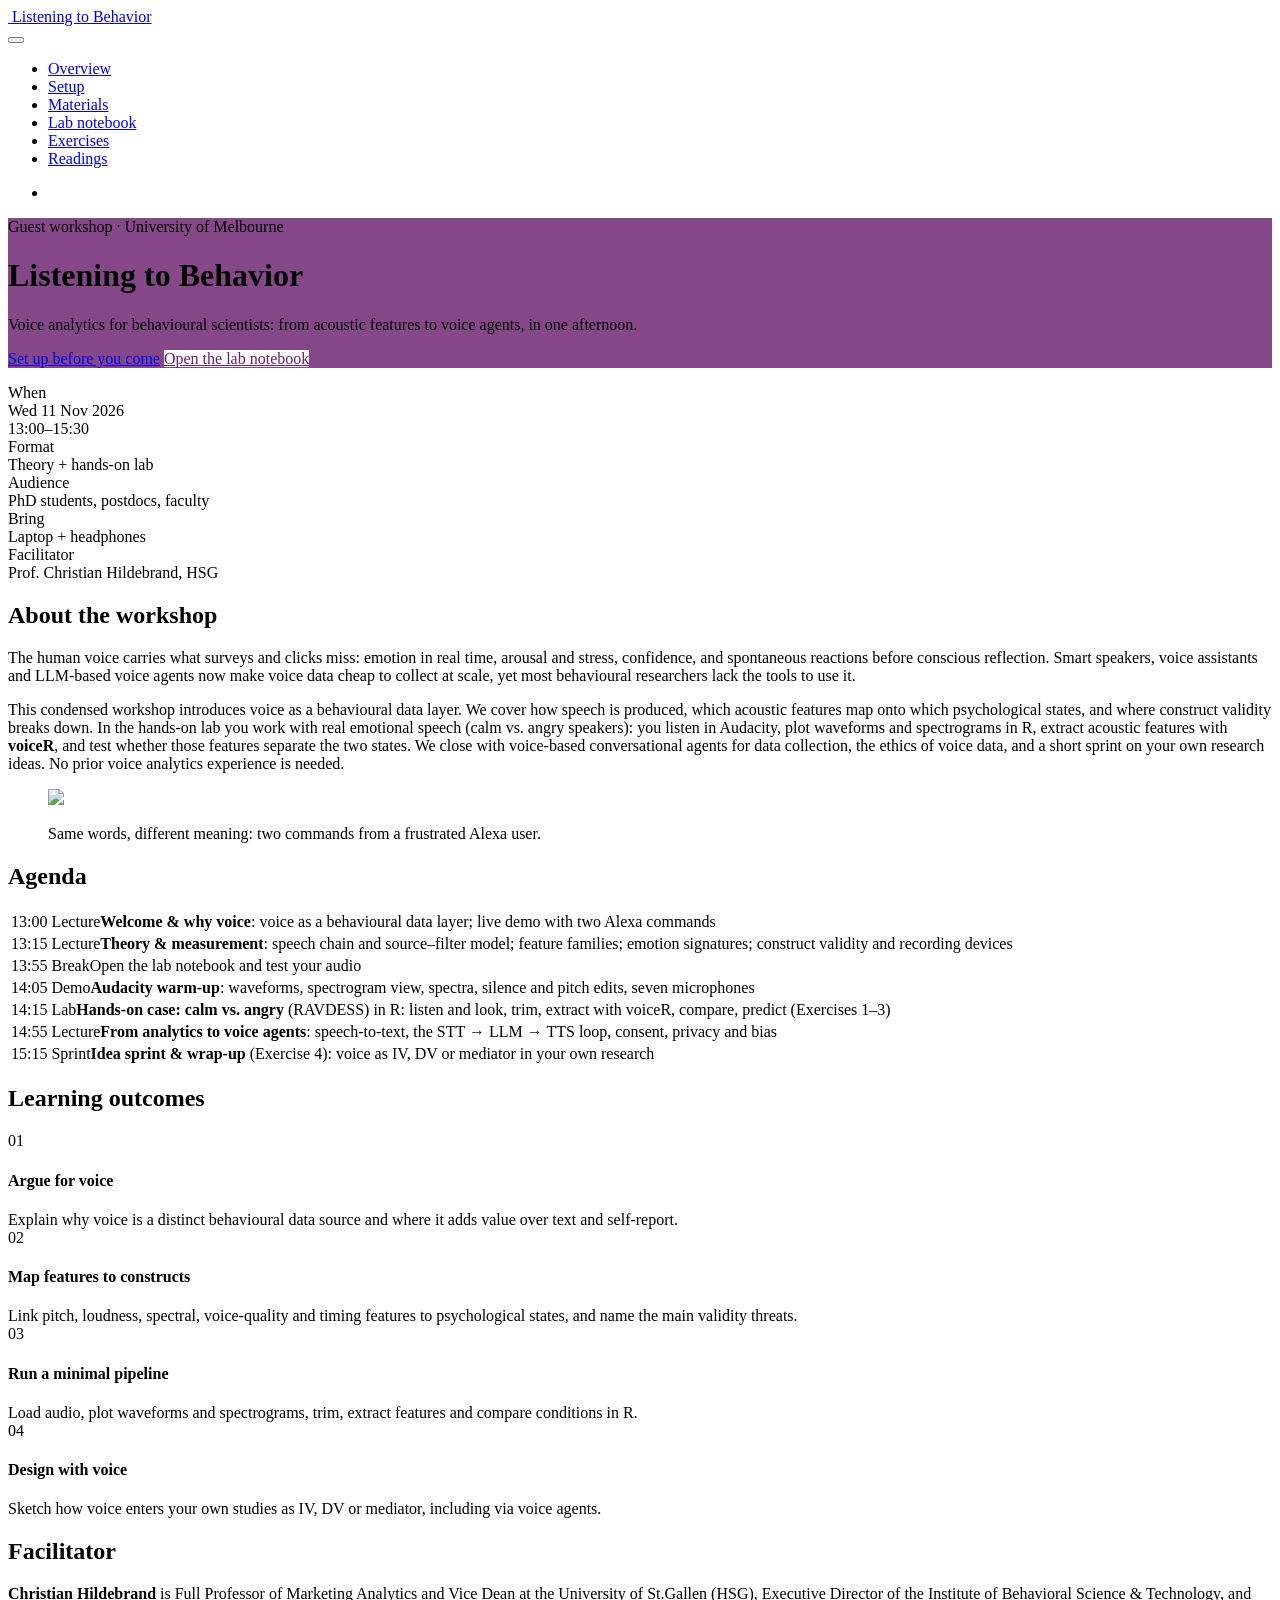
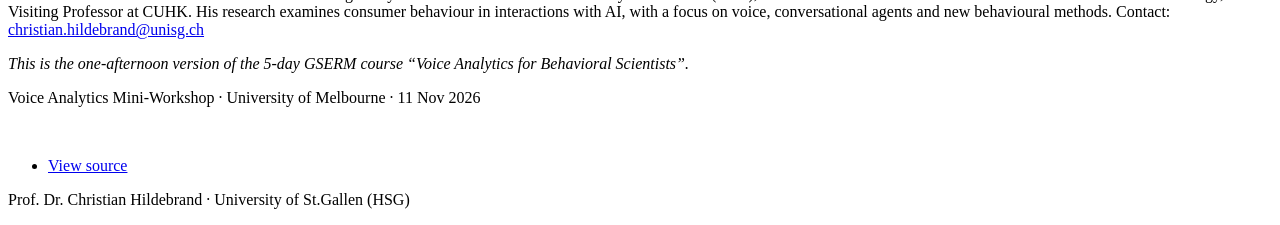
==== docs/index.html @ 2fc5c0d3 "Add files via upload" ====
<!DOCTYPE html>
<html xmlns="http://www.w3.org/1999/xhtml" lang="en" xml:lang="en"><head>

<meta charset="utf-8">
<meta name="generator" content="quarto-1.6.42">

<meta name="viewport" content="width=device-width, initial-scale=1.0, user-scalable=yes">


<title>Listening to Behavior</title>
<style>
code{white-space: pre-wrap;}
span.smallcaps{font-variant: small-caps;}
div.columns{display: flex; gap: min(4vw, 1.5em);}
div.column{flex: auto; overflow-x: auto;}
div.hanging-indent{margin-left: 1.5em; text-indent: -1.5em;}
ul.task-list{list-style: none;}
ul.task-list li input[type="checkbox"] {
  width: 0.8em;
  margin: 0 0.8em 0.2em -1em; /* quarto-specific, see https://github.com/quarto-dev/quarto-cli/issues/4556 */ 
  vertical-align: middle;
}
</style>


<script src="site_libs/quarto-nav/quarto-nav.js"></script>
<script src="site_libs/quarto-nav/headroom.min.js"></script>
<script src="site_libs/clipboard/clipboard.min.js"></script>
<script src="site_libs/quarto-search/autocomplete.umd.js"></script>
<script src="site_libs/quarto-search/fuse.min.js"></script>
<script src="site_libs/quarto-search/quarto-search.js"></script>
<meta name="quarto:offset" content="./">
<script src="site_libs/quarto-html/quarto.js"></script>
<script src="site_libs/quarto-html/popper.min.js"></script>
<script src="site_libs/quarto-html/tippy.umd.min.js"></script>
<script src="site_libs/quarto-html/anchor.min.js"></script>
<link href="site_libs/quarto-html/tippy.css" rel="stylesheet">
<link href="site_libs/quarto-html/quarto-syntax-highlighting-2f5df379a58b258e96c21c0638c20c03.css" rel="stylesheet" id="quarto-text-highlighting-styles">
<script src="site_libs/bootstrap/bootstrap.min.js"></script>
<link href="site_libs/bootstrap/bootstrap-icons.css" rel="stylesheet">
<link href="site_libs/bootstrap/bootstrap-9701ccb77f24afb38306966c684df06f.min.css" rel="stylesheet" append-hash="true" id="quarto-bootstrap" data-mode="light">
<script id="quarto-search-options" type="application/json">{
  "location": "navbar",
  "copy-button": false,
  "collapse-after": 3,
  "panel-placement": "end",
  "type": "overlay",
  "limit": 50,
  "keyboard-shortcut": [
    "f",
    "/",
    "s"
  ],
  "show-item-context": false,
  "language": {
    "search-no-results-text": "No results",
    "search-matching-documents-text": "matching documents",
    "search-copy-link-title": "Copy link to search",
    "search-hide-matches-text": "Hide additional matches",
    "search-more-match-text": "more match in this document",
    "search-more-matches-text": "more matches in this document",
    "search-clear-button-title": "Clear",
    "search-text-placeholder": "",
    "search-detached-cancel-button-title": "Cancel",
    "search-submit-button-title": "Submit",
    "search-label": "Search"
  }
}</script>
<style>html{ scroll-behavior: smooth; }</style>


</head>

<body class="nav-fixed">

<div id="quarto-search-results"></div>
  <header id="quarto-header" class="headroom fixed-top">
    <nav class="navbar navbar-expand-lg " data-bs-theme="dark">
      <div class="navbar-container container-fluid">
      <div class="navbar-brand-container mx-auto">
    <a href="./index.html" class="navbar-brand navbar-brand-logo">
    <img src="./assets/hsg_logo.png" alt="" class="navbar-logo">
    </a>
    <a class="navbar-brand" href="./index.html">
    <span class="navbar-title">Listening to Behavior</span>
    </a>
  </div>
            <div id="quarto-search" class="" title="Search"></div>
          <button class="navbar-toggler" type="button" data-bs-toggle="collapse" data-bs-target="#navbarCollapse" aria-controls="navbarCollapse" role="menu" aria-expanded="false" aria-label="Toggle navigation" onclick="if (window.quartoToggleHeadroom) { window.quartoToggleHeadroom(); }">
  <span class="navbar-toggler-icon"></span>
</button>
          <div class="collapse navbar-collapse" id="navbarCollapse">
            <ul class="navbar-nav navbar-nav-scroll me-auto">
  <li class="nav-item">
    <a class="nav-link active" href="./index.html" aria-current="page"> 
<span class="menu-text">Overview</span></a>
  </li>  
  <li class="nav-item">
    <a class="nav-link" href="./setup.html"> 
<span class="menu-text">Setup</span></a>
  </li>  
  <li class="nav-item">
    <a class="nav-link" href="./materials.html"> 
<span class="menu-text">Materials</span></a>
  </li>  
  <li class="nav-item">
    <a class="nav-link" href="./lab/voice_lab.html"> 
<span class="menu-text">Lab notebook</span></a>
  </li>  
  <li class="nav-item">
    <a class="nav-link" href="./exercises.html"> 
<span class="menu-text">Exercises</span></a>
  </li>  
  <li class="nav-item">
    <a class="nav-link" href="./resources.html"> 
<span class="menu-text">Readings</span></a>
  </li>  
</ul>
            <ul class="navbar-nav navbar-nav-scroll ms-auto">
  <li class="nav-item compact">
    <a class="nav-link" href="https://github.com/childebrand/Melbourne-Voice-2026"> <i class="bi bi-github" role="img">
</i> 
<span class="menu-text"></span></a>
  </li>  
</ul>
          </div> <!-- /navcollapse -->
            <div class="quarto-navbar-tools">
</div>
      </div> <!-- /container-fluid -->
    </nav>
</header>
<!-- content -->
<div id="quarto-content" class="quarto-container page-columns page-rows-contents page-layout-full page-navbar">
<!-- sidebar -->
<!-- margin-sidebar -->
    
<!-- main -->
<main class="content column-page" id="quarto-document-content">

<header id="title-block-header" class="quarto-title-block default">
<div class="quarto-title">
<h1 class="title">Listening to Behavior</h1>
<p class="subtitle lead">A hands-on introduction to voice analytics for behavioural research</p>
</div>



<div class="quarto-title-meta column-page">

    
  
    
  </div>
  


</header>


<style>#title-block-header{display:none}</style>
<div class="hero" style="background-image: linear-gradient(rgba(106,31,110,.82), rgba(106,31,110,.82)), url('assets/hero.jpg');">
  <div class="kicker">Guest workshop · University of Melbourne</div>
  <h1>Listening to Behavior</h1>
  <p class="lead">Voice analytics for behavioural scientists: from acoustic features to voice agents, in one afternoon.</p>
  <p><a class="btn-hsg" href="setup.html">Set up before you come</a>
     <a class="btn-hsg" style="background:#fff;color:#6A1F6E !important" href="lab/voice_lab.html">Open the lab notebook</a></p>
</div>

<div class="facts">
  <div class="fact"><div class="k">When</div><div class="v">Wed 11 Nov 2026<br>13:00–15:30</div></div>
  <div class="fact"><div class="k">Format</div><div class="v">Theory + hands-on lab</div></div>
  <div class="fact"><div class="k">Audience</div><div class="v">PhD students, postdocs, faculty</div></div>
  <div class="fact"><div class="k">Bring</div><div class="v">Laptop + headphones</div></div>
  <div class="fact"><div class="k">Facilitator</div><div class="v">Prof. Christian Hildebrand, HSG</div></div>
</div>
<section id="about-the-workshop" class="level2">
<h2 class="anchored" data-anchor-id="about-the-workshop">About the workshop</h2>
<p>The human voice carries what surveys and clicks miss: emotion in real time, arousal and stress, confidence, and spontaneous reactions before conscious reflection. Smart speakers, voice assistants and LLM-based voice agents now make voice data cheap to collect at scale, yet most behavioural researchers lack the tools to use it.</p>
<p>This condensed workshop introduces voice as a behavioural data layer. We cover how speech is produced, which acoustic features map onto which psychological states, and where construct validity breaks down. In the hands-on lab you work with real emotional speech (calm vs.&nbsp;angry speakers): you listen in Audacity, plot waveforms and spectrograms in R, extract acoustic features with <strong>voiceR</strong>, and test whether those features separate the two states. We close with voice-based conversational agents for data collection, the ethics of voice data, and a short sprint on your own research ideas. No prior voice analytics experience is needed.</p>
<div class="quarto-figure quarto-figure-center">
<figure class="figure">
<p><img src="assets/alexa_commands.png" class="img-fluid figure-img"></p>
<figcaption>Same words, different meaning: two commands from a frustrated Alexa user.</figcaption>
</figure>
</div>
</section>
<section id="agenda" class="level2">
<h2 class="anchored" data-anchor-id="agenda">Agenda</h2>
<table class="agenda caption-top table" data-quarto-postprocess="true">
<tbody>
<tr class="odd">
<td>13:00</td>
<td><span class="tag lec">Lecture</span><strong>Welcome &amp; why voice</strong>: voice as a behavioural data layer; live demo with two Alexa commands</td>
</tr>
<tr class="even">
<td>13:15</td>
<td><span class="tag lec">Lecture</span><strong>Theory &amp; measurement</strong>: speech chain and source–filter model; feature families; emotion signatures; construct validity and recording devices</td>
</tr>
<tr class="odd">
<td>13:55</td>
<td><span class="tag brk">Break</span>Open the lab notebook and test your audio</td>
</tr>
<tr class="even">
<td>14:05</td>
<td><span class="tag demo">Demo</span><strong>Audacity warm-up</strong>: waveforms, spectrogram view, spectra, silence and pitch edits, seven microphones</td>
</tr>
<tr class="odd">
<td>14:15</td>
<td><span class="tag lab">Lab</span><strong>Hands-on case: calm vs. angry</strong> (RAVDESS) in R: listen and look, trim, extract with voiceR, compare, predict (Exercises 1–3)</td>
</tr>
<tr class="even">
<td>14:55</td>
<td><span class="tag lec">Lecture</span><strong>From analytics to voice agents</strong>: speech-to-text, the STT → LLM → TTS loop, consent, privacy and bias</td>
</tr>
<tr class="odd">
<td>15:15</td>
<td><span class="tag spr">Sprint</span><strong>Idea sprint &amp; wrap-up</strong> (Exercise 4): voice as IV, DV or mediator in your own research</td>
</tr>
</tbody>
</table>
</section>
<section id="learning-outcomes" class="level2">
<h2 class="anchored" data-anchor-id="learning-outcomes">Learning outcomes</h2>
<div class="cards">
 <div class="card-x"><div class="k">01</div><h4 class="anchored">Argue for voice</h4>Explain why voice is a distinct behavioural data source and where it adds value over text and self-report.</div>
 <div class="card-x"><div class="k">02</div><h4 class="anchored">Map features to constructs</h4>Link pitch, loudness, spectral, voice-quality and timing features to psychological states, and name the main validity threats.</div>
 <div class="card-x"><div class="k">03</div><h4 class="anchored">Run a minimal pipeline</h4>Load audio, plot waveforms and spectrograms, trim, extract features and compare conditions in R.</div>
 <div class="card-x"><div class="k">04</div><h4 class="anchored">Design with voice</h4>Sketch how voice enters your own studies as IV, DV or mediator, including via voice agents.</div>
</div>
</section>
<section id="facilitator" class="level2">
<h2 class="anchored" data-anchor-id="facilitator">Facilitator</h2>
<p><strong>Christian Hildebrand</strong> is Full Professor of Marketing Analytics and Vice Dean at the University of St.Gallen (HSG), Executive Director of the Institute of Behavioral Science &amp; Technology, and Visiting Professor at CUHK. His research examines consumer behaviour in interactions with AI, with a focus on voice, conversational agents and new behavioural methods. Contact: <a href="mailto:christian.hildebrand@unisg.ch">christian.hildebrand@unisg.ch</a></p>
<p><em>This is the one-afternoon version of the 5-day GSERM course “Voice Analytics for Behavioral Scientists”.</em></p>


</section>

</main> <!-- /main -->
<script id="quarto-html-after-body" type="application/javascript">
window.document.addEventListener("DOMContentLoaded", function (event) {
  const toggleBodyColorMode = (bsSheetEl) => {
    const mode = bsSheetEl.getAttribute("data-mode");
    const bodyEl = window.document.querySelector("body");
    if (mode === "dark") {
      bodyEl.classList.add("quarto-dark");
      bodyEl.classList.remove("quarto-light");
    } else {
      bodyEl.classList.add("quarto-light");
      bodyEl.classList.remove("quarto-dark");
    }
  }
  const toggleBodyColorPrimary = () => {
    const bsSheetEl = window.document.querySelector("link#quarto-bootstrap");
    if (bsSheetEl) {
      toggleBodyColorMode(bsSheetEl);
    }
  }
  toggleBodyColorPrimary();  
  const icon = "";
  const anchorJS = new window.AnchorJS();
  anchorJS.options = {
    placement: 'right',
    icon: icon
  };
  anchorJS.add('.anchored');
  const isCodeAnnotation = (el) => {
    for (const clz of el.classList) {
      if (clz.startsWith('code-annotation-')) {                     
        return true;
      }
    }
    return false;
  }
  const onCopySuccess = function(e) {
    // button target
    const button = e.trigger;
    // don't keep focus
    button.blur();
    // flash "checked"
    button.classList.add('code-copy-button-checked');
    var currentTitle = button.getAttribute("title");
    button.setAttribute("title", "Copied!");
    let tooltip;
    if (window.bootstrap) {
      button.setAttribute("data-bs-toggle", "tooltip");
      button.setAttribute("data-bs-placement", "left");
      button.setAttribute("data-bs-title", "Copied!");
      tooltip = new bootstrap.Tooltip(button, 
        { trigger: "manual", 
          customClass: "code-copy-button-tooltip",
          offset: [0, -8]});
      tooltip.show();    
    }
    setTimeout(function() {
      if (tooltip) {
        tooltip.hide();
        button.removeAttribute("data-bs-title");
        button.removeAttribute("data-bs-toggle");
        button.removeAttribute("data-bs-placement");
      }
      button.setAttribute("title", currentTitle);
      button.classList.remove('code-copy-button-checked');
    }, 1000);
    // clear code selection
    e.clearSelection();
  }
  const getTextToCopy = function(trigger) {
      const codeEl = trigger.previousElementSibling.cloneNode(true);
      for (const childEl of codeEl.children) {
        if (isCodeAnnotation(childEl)) {
          childEl.remove();
        }
      }
      return codeEl.innerText;
  }
  const clipboard = new window.ClipboardJS('.code-copy-button:not([data-in-quarto-modal])', {
    text: getTextToCopy
  });
  clipboard.on('success', onCopySuccess);
  if (window.document.getElementById('quarto-embedded-source-code-modal')) {
    const clipboardModal = new window.ClipboardJS('.code-copy-button[data-in-quarto-modal]', {
      text: getTextToCopy,
      container: window.document.getElementById('quarto-embedded-source-code-modal')
    });
    clipboardModal.on('success', onCopySuccess);
  }
    var localhostRegex = new RegExp(/^(?:http|https):\/\/localhost\:?[0-9]*\//);
    var mailtoRegex = new RegExp(/^mailto:/);
      var filterRegex = new RegExp("https:\/\/childebrand\.github\.io\/Melbourne-Voice-2026\/");
    var isInternal = (href) => {
        return filterRegex.test(href) || localhostRegex.test(href) || mailtoRegex.test(href);
    }
    // Inspect non-navigation links and adorn them if external
 	var links = window.document.querySelectorAll('a[href]:not(.nav-link):not(.navbar-brand):not(.toc-action):not(.sidebar-link):not(.sidebar-item-toggle):not(.pagination-link):not(.no-external):not([aria-hidden]):not(.dropdown-item):not(.quarto-navigation-tool):not(.about-link)');
    for (var i=0; i<links.length; i++) {
      const link = links[i];
      if (!isInternal(link.href)) {
        // undo the damage that might have been done by quarto-nav.js in the case of
        // links that we want to consider external
        if (link.dataset.originalHref !== undefined) {
          link.href = link.dataset.originalHref;
        }
      }
    }
  function tippyHover(el, contentFn, onTriggerFn, onUntriggerFn) {
    const config = {
      allowHTML: true,
      maxWidth: 500,
      delay: 100,
      arrow: false,
      appendTo: function(el) {
          return el.parentElement;
      },
      interactive: true,
      interactiveBorder: 10,
      theme: 'quarto',
      placement: 'bottom-start',
    };
    if (contentFn) {
      config.content = contentFn;
    }
    if (onTriggerFn) {
      config.onTrigger = onTriggerFn;
    }
    if (onUntriggerFn) {
      config.onUntrigger = onUntriggerFn;
    }
    window.tippy(el, config); 
  }
  const noterefs = window.document.querySelectorAll('a[role="doc-noteref"]');
  for (var i=0; i<noterefs.length; i++) {
    const ref = noterefs[i];
    tippyHover(ref, function() {
      // use id or data attribute instead here
      let href = ref.getAttribute('data-footnote-href') || ref.getAttribute('href');
      try { href = new URL(href).hash; } catch {}
      const id = href.replace(/^#\/?/, "");
      const note = window.document.getElementById(id);
      if (note) {
        return note.innerHTML;
      } else {
        return "";
      }
    });
  }
  const xrefs = window.document.querySelectorAll('a.quarto-xref');
  const processXRef = (id, note) => {
    // Strip column container classes
    const stripColumnClz = (el) => {
      el.classList.remove("page-full", "page-columns");
      if (el.children) {
        for (const child of el.children) {
          stripColumnClz(child);
        }
      }
    }
    stripColumnClz(note)
    if (id === null || id.startsWith('sec-')) {
      // Special case sections, only their first couple elements
      const container = document.createElement("div");
      if (note.children && note.children.length > 2) {
        container.appendChild(note.children[0].cloneNode(true));
        for (let i = 1; i < note.children.length; i++) {
          const child = note.children[i];
          if (child.tagName === "P" && child.innerText === "") {
            continue;
          } else {
            container.appendChild(child.cloneNode(true));
            break;
          }
        }
        if (window.Quarto?.typesetMath) {
          window.Quarto.typesetMath(container);
        }
        return container.innerHTML
      } else {
        if (window.Quarto?.typesetMath) {
          window.Quarto.typesetMath(note);
        }
        return note.innerHTML;
      }
    } else {
      // Remove any anchor links if they are present
      const anchorLink = note.querySelector('a.anchorjs-link');
      if (anchorLink) {
        anchorLink.remove();
      }
      if (window.Quarto?.typesetMath) {
        window.Quarto.typesetMath(note);
      }
      if (note.classList.contains("callout")) {
        return note.outerHTML;
      } else {
        return note.innerHTML;
      }
    }
  }
  for (var i=0; i<xrefs.length; i++) {
    const xref = xrefs[i];
    tippyHover(xref, undefined, function(instance) {
      instance.disable();
      let url = xref.getAttribute('href');
      let hash = undefined; 
      if (url.startsWith('#')) {
        hash = url;
      } else {
        try { hash = new URL(url).hash; } catch {}
      }
      if (hash) {
        const id = hash.replace(/^#\/?/, "");
        const note = window.document.getElementById(id);
        if (note !== null) {
          try {
            const html = processXRef(id, note.cloneNode(true));
            instance.setContent(html);
          } finally {
            instance.enable();
            instance.show();
          }
        } else {
          // See if we can fetch this
          fetch(url.split('#')[0])
          .then(res => res.text())
          .then(html => {
            const parser = new DOMParser();
            const htmlDoc = parser.parseFromString(html, "text/html");
            const note = htmlDoc.getElementById(id);
            if (note !== null) {
              const html = processXRef(id, note);
              instance.setContent(html);
            } 
          }).finally(() => {
            instance.enable();
            instance.show();
          });
        }
      } else {
        // See if we can fetch a full url (with no hash to target)
        // This is a special case and we should probably do some content thinning / targeting
        fetch(url)
        .then(res => res.text())
        .then(html => {
          const parser = new DOMParser();
          const htmlDoc = parser.parseFromString(html, "text/html");
          const note = htmlDoc.querySelector('main.content');
          if (note !== null) {
            // This should only happen for chapter cross references
            // (since there is no id in the URL)
            // remove the first header
            if (note.children.length > 0 && note.children[0].tagName === "HEADER") {
              note.children[0].remove();
            }
            const html = processXRef(null, note);
            instance.setContent(html);
          } 
        }).finally(() => {
          instance.enable();
          instance.show();
        });
      }
    }, function(instance) {
    });
  }
      let selectedAnnoteEl;
      const selectorForAnnotation = ( cell, annotation) => {
        let cellAttr = 'data-code-cell="' + cell + '"';
        let lineAttr = 'data-code-annotation="' +  annotation + '"';
        const selector = 'span[' + cellAttr + '][' + lineAttr + ']';
        return selector;
      }
      const selectCodeLines = (annoteEl) => {
        const doc = window.document;
        const targetCell = annoteEl.getAttribute("data-target-cell");
        const targetAnnotation = annoteEl.getAttribute("data-target-annotation");
        const annoteSpan = window.document.querySelector(selectorForAnnotation(targetCell, targetAnnotation));
        const lines = annoteSpan.getAttribute("data-code-lines").split(",");
        const lineIds = lines.map((line) => {
          return targetCell + "-" + line;
        })
        let top = null;
        let height = null;
        let parent = null;
        if (lineIds.length > 0) {
            //compute the position of the single el (top and bottom and make a div)
            const el = window.document.getElementById(lineIds[0]);
            top = el.offsetTop;
            height = el.offsetHeight;
            parent = el.parentElement.parentElement;
          if (lineIds.length > 1) {
            const lastEl = window.document.getElementById(lineIds[lineIds.length - 1]);
            const bottom = lastEl.offsetTop + lastEl.offsetHeight;
            height = bottom - top;
          }
          if (top !== null && height !== null && parent !== null) {
            // cook up a div (if necessary) and position it 
            let div = window.document.getElementById("code-annotation-line-highlight");
            if (div === null) {
              div = window.document.createElement("div");
              div.setAttribute("id", "code-annotation-line-highlight");
              div.style.position = 'absolute';
              parent.appendChild(div);
            }
            div.style.top = top - 2 + "px";
            div.style.height = height + 4 + "px";
            div.style.left = 0;
            let gutterDiv = window.document.getElementById("code-annotation-line-highlight-gutter");
            if (gutterDiv === null) {
              gutterDiv = window.document.createElement("div");
              gutterDiv.setAttribute("id", "code-annotation-line-highlight-gutter");
              gutterDiv.style.position = 'absolute';
              const codeCell = window.document.getElementById(targetCell);
              const gutter = codeCell.querySelector('.code-annotation-gutter');
              gutter.appendChild(gutterDiv);
            }
            gutterDiv.style.top = top - 2 + "px";
            gutterDiv.style.height = height + 4 + "px";
          }
          selectedAnnoteEl = annoteEl;
        }
      };
      const unselectCodeLines = () => {
        const elementsIds = ["code-annotation-line-highlight", "code-annotation-line-highlight-gutter"];
        elementsIds.forEach((elId) => {
          const div = window.document.getElementById(elId);
          if (div) {
            div.remove();
          }
        });
        selectedAnnoteEl = undefined;
      };
        // Handle positioning of the toggle
    window.addEventListener(
      "resize",
      throttle(() => {
        elRect = undefined;
        if (selectedAnnoteEl) {
          selectCodeLines(selectedAnnoteEl);
        }
      }, 10)
    );
    function throttle(fn, ms) {
    let throttle = false;
    let timer;
      return (...args) => {
        if(!throttle) { // first call gets through
            fn.apply(this, args);
            throttle = true;
        } else { // all the others get throttled
            if(timer) clearTimeout(timer); // cancel #2
            timer = setTimeout(() => {
              fn.apply(this, args);
              timer = throttle = false;
            }, ms);
        }
      };
    }
      // Attach click handler to the DT
      const annoteDls = window.document.querySelectorAll('dt[data-target-cell]');
      for (const annoteDlNode of annoteDls) {
        annoteDlNode.addEventListener('click', (event) => {
          const clickedEl = event.target;
          if (clickedEl !== selectedAnnoteEl) {
            unselectCodeLines();
            const activeEl = window.document.querySelector('dt[data-target-cell].code-annotation-active');
            if (activeEl) {
              activeEl.classList.remove('code-annotation-active');
            }
            selectCodeLines(clickedEl);
            clickedEl.classList.add('code-annotation-active');
          } else {
            // Unselect the line
            unselectCodeLines();
            clickedEl.classList.remove('code-annotation-active');
          }
        });
      }
  const findCites = (el) => {
    const parentEl = el.parentElement;
    if (parentEl) {
      const cites = parentEl.dataset.cites;
      if (cites) {
        return {
          el,
          cites: cites.split(' ')
        };
      } else {
        return findCites(el.parentElement)
      }
    } else {
      return undefined;
    }
  };
  var bibliorefs = window.document.querySelectorAll('a[role="doc-biblioref"]');
  for (var i=0; i<bibliorefs.length; i++) {
    const ref = bibliorefs[i];
    const citeInfo = findCites(ref);
    if (citeInfo) {
      tippyHover(citeInfo.el, function() {
        var popup = window.document.createElement('div');
        citeInfo.cites.forEach(function(cite) {
          var citeDiv = window.document.createElement('div');
          citeDiv.classList.add('hanging-indent');
          citeDiv.classList.add('csl-entry');
          var biblioDiv = window.document.getElementById('ref-' + cite);
          if (biblioDiv) {
            citeDiv.innerHTML = biblioDiv.innerHTML;
          }
          popup.appendChild(citeDiv);
        });
        return popup.innerHTML;
      });
    }
  }
});
</script>
</div> <!-- /content -->
<footer class="footer">
  <div class="nav-footer">
    <div class="nav-footer-left">
<p>Voice Analytics Mini-Workshop · University of Melbourne · 11 Nov 2026</p>
</div>   
    <div class="nav-footer-center">
      &nbsp;
    <div class="toc-actions"><ul><li><a href="https://github.com/childebrand/Melbourne-Voice-2026/blob/main/index.qmd" class="toc-action"><i class="bi bi-github"></i>View source</a></li></ul></div></div>
    <div class="nav-footer-right">
<p>Prof.&nbsp;Dr.&nbsp;Christian Hildebrand · University of St.Gallen (HSG)</p>
</div>
  </div>
</footer>




<script src="site_libs/quarto-html/zenscroll-min.js"></script>
</body></html>
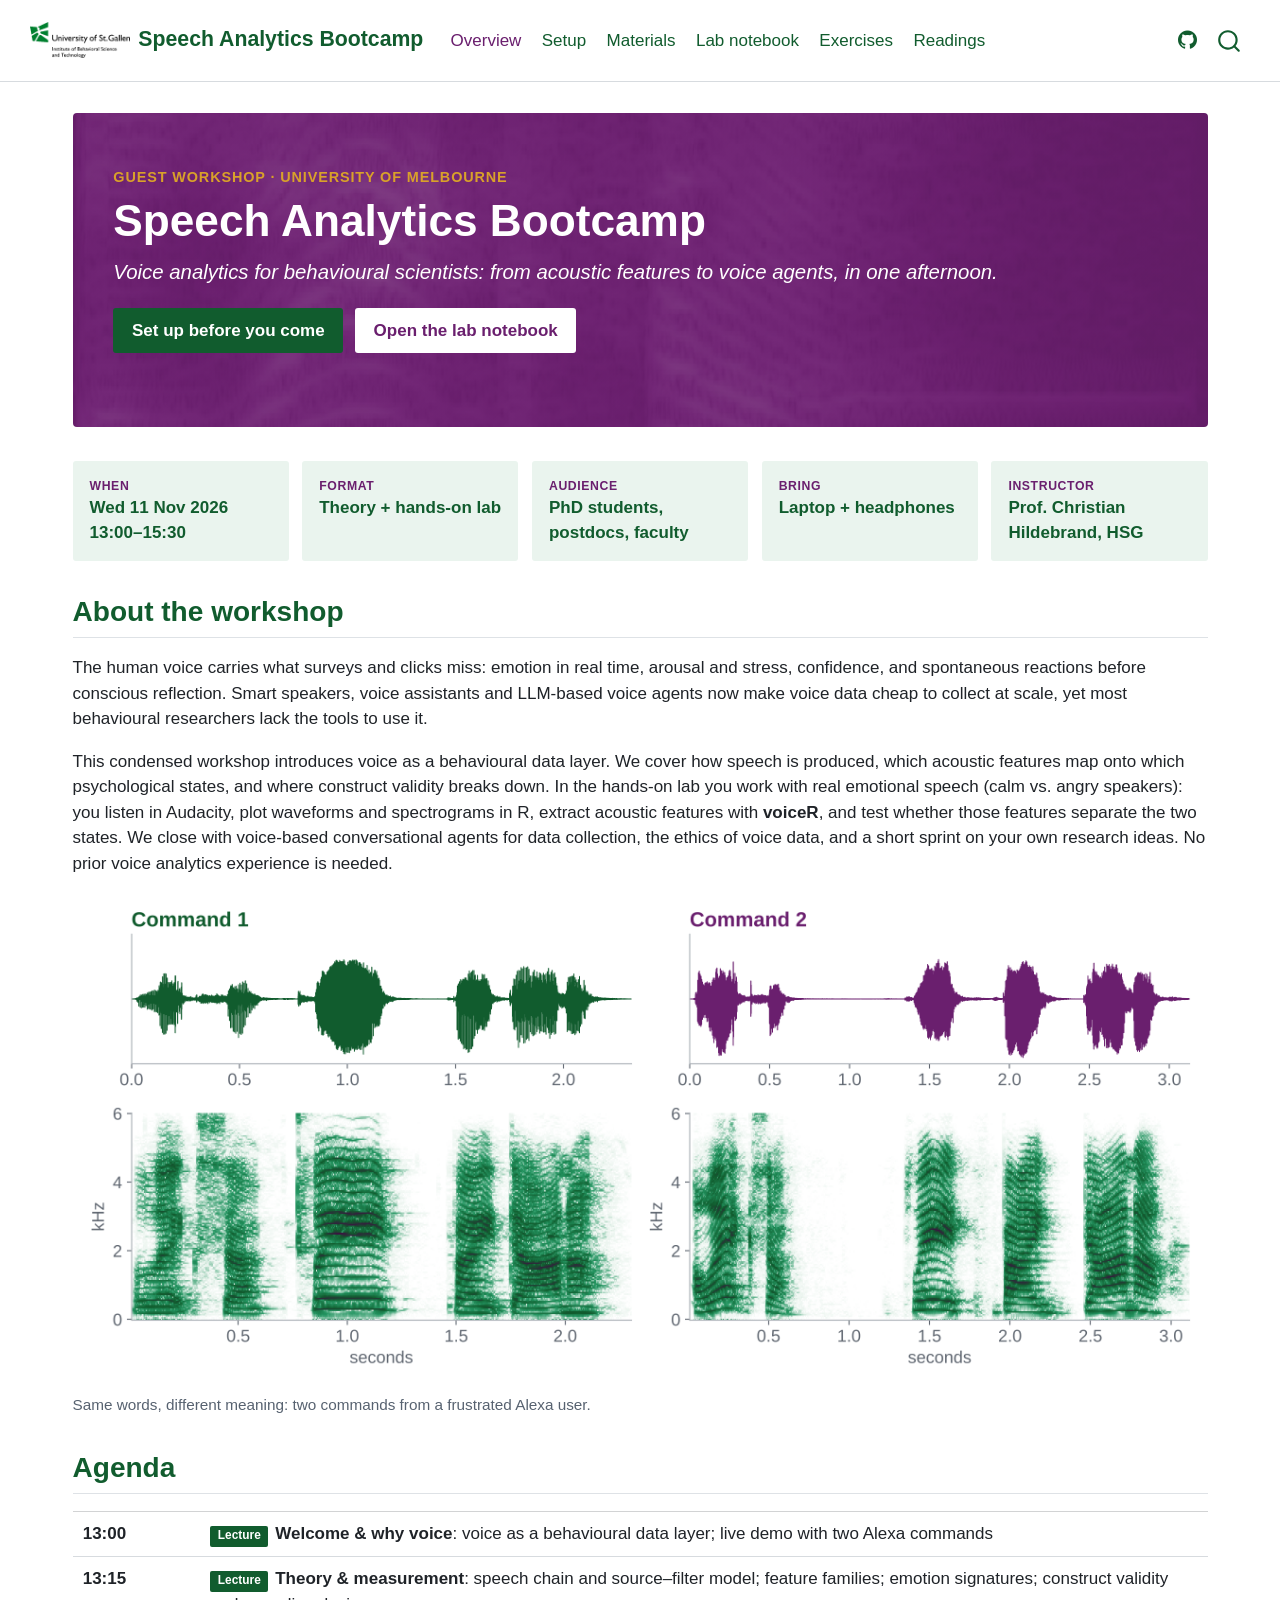
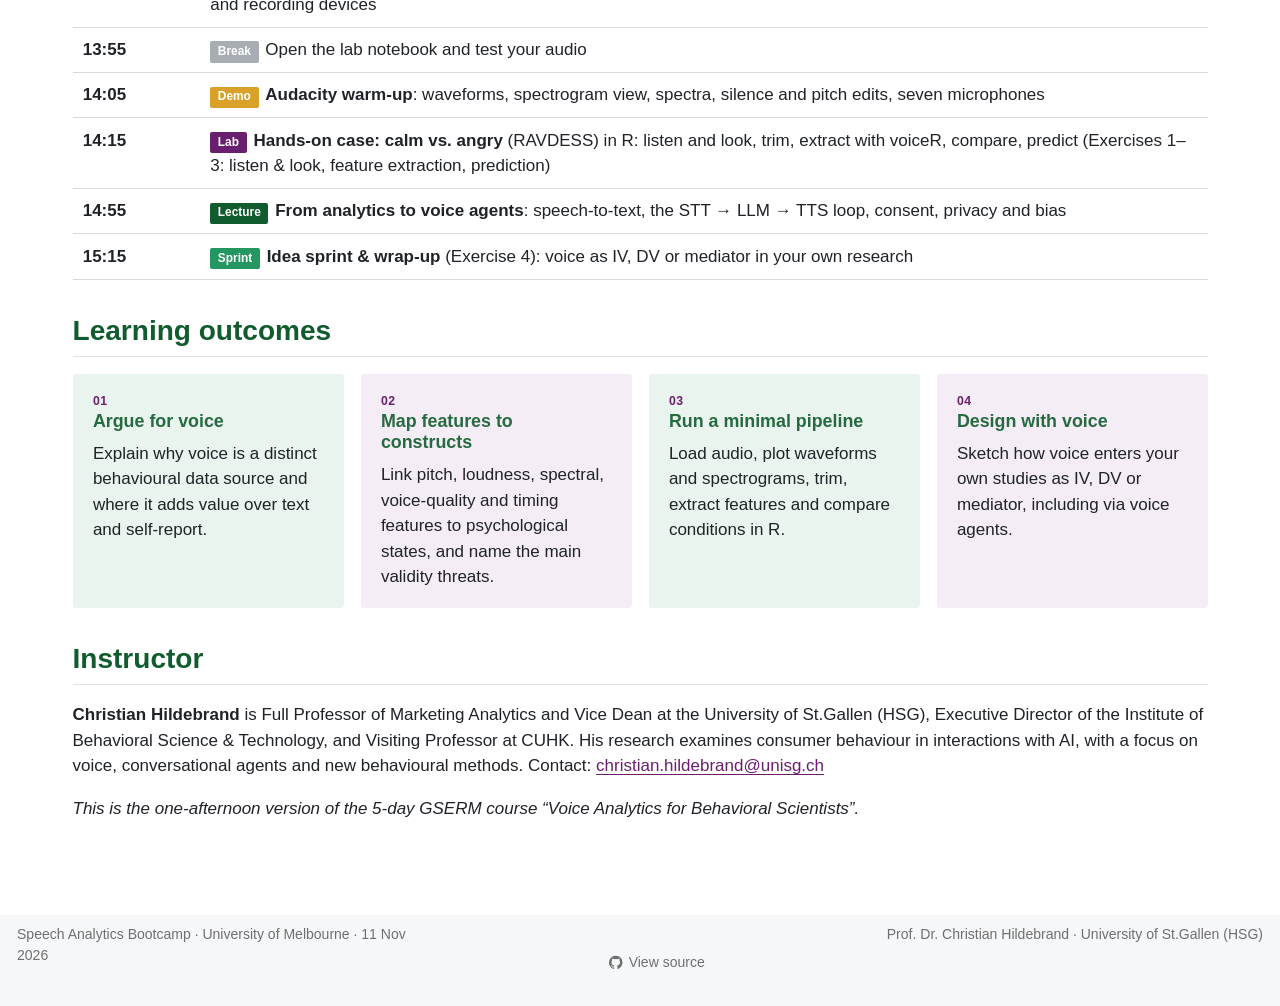
==== commit e101b308: "Add files via upload" ====
--- a/docs/index.html
+++ b/docs/index.html
@@ -7,7 +7,7 @@
 <meta name="viewport" content="width=device-width, initial-scale=1.0, user-scalable=yes">
 
 
-<title>Listening to Behavior</title>
+<title>Speech Analytics Bootcamp</title>
 <style>
 code{white-space: pre-wrap;}
 span.smallcaps{font-variant: small-caps;}
@@ -82,7 +82,7 @@
     <img src="./assets/hsg_logo.png" alt="" class="navbar-logo">
     </a>
     <a class="navbar-brand" href="./index.html">
-    <span class="navbar-title">Listening to Behavior</span>
+    <span class="navbar-title">Speech Analytics Bootcamp</span>
     </a>
   </div>
             <div id="quarto-search" class="" title="Search"></div>
@@ -139,7 +139,7 @@
 
 <header id="title-block-header" class="quarto-title-block default">
 <div class="quarto-title">
-<h1 class="title">Listening to Behavior</h1>
+<h1 class="title">Speech Analytics Bootcamp</h1>
 <p class="subtitle lead">A hands-on introduction to voice analytics for behavioural research</p>
 </div>
 
@@ -160,7 +160,7 @@
 <style>#title-block-header{display:none}</style>
 <div class="hero" style="background-image: linear-gradient(rgba(106,31,110,.82), rgba(106,31,110,.82)), url('assets/hero.jpg');">
   <div class="kicker">Guest workshop · University of Melbourne</div>
-  <h1>Listening to Behavior</h1>
+  <h1>Speech Analytics Bootcamp</h1>
   <p class="lead">Voice analytics for behavioural scientists: from acoustic features to voice agents, in one afternoon.</p>
   <p><a class="btn-hsg" href="setup.html">Set up before you come</a>
      <a class="btn-hsg" style="background:#fff;color:#6A1F6E !important" href="lab/voice_lab.html">Open the lab notebook</a></p>
@@ -171,7 +171,7 @@
   <div class="fact"><div class="k">Format</div><div class="v">Theory + hands-on lab</div></div>
   <div class="fact"><div class="k">Audience</div><div class="v">PhD students, postdocs, faculty</div></div>
   <div class="fact"><div class="k">Bring</div><div class="v">Laptop + headphones</div></div>
-  <div class="fact"><div class="k">Facilitator</div><div class="v">Prof. Christian Hildebrand, HSG</div></div>
+  <div class="fact"><div class="k">Instructor</div><div class="v">Prof. Christian Hildebrand, HSG</div></div>
 </div>
 <section id="about-the-workshop" class="level2">
 <h2 class="anchored" data-anchor-id="about-the-workshop">About the workshop</h2>
@@ -206,7 +206,7 @@
 </tr>
 <tr class="odd">
 <td>14:15</td>
-<td><span class="tag lab">Lab</span><strong>Hands-on case: calm vs. angry</strong> (RAVDESS) in R: listen and look, trim, extract with voiceR, compare, predict (Exercises 1–3)</td>
+<td><span class="tag lab">Lab</span><strong>Hands-on case: calm vs. angry</strong> (RAVDESS) in R: listen and look, trim, extract with voiceR, compare, predict (Exercises 1–3: listen &amp; look, feature extraction, prediction)</td>
 </tr>
 <tr class="even">
 <td>14:55</td>
@@ -228,8 +228,8 @@
  <div class="card-x"><div class="k">04</div><h4 class="anchored">Design with voice</h4>Sketch how voice enters your own studies as IV, DV or mediator, including via voice agents.</div>
 </div>
 </section>
-<section id="facilitator" class="level2">
-<h2 class="anchored" data-anchor-id="facilitator">Facilitator</h2>
+<section id="instructor" class="level2">
+<h2 class="anchored" data-anchor-id="instructor">Instructor</h2>
 <p><strong>Christian Hildebrand</strong> is Full Professor of Marketing Analytics and Vice Dean at the University of St.Gallen (HSG), Executive Director of the Institute of Behavioral Science &amp; Technology, and Visiting Professor at CUHK. His research examines consumer behaviour in interactions with AI, with a focus on voice, conversational agents and new behavioural methods. Contact: <a href="mailto:christian.hildebrand@unisg.ch">christian.hildebrand@unisg.ch</a></p>
 <p><em>This is the one-afternoon version of the 5-day GSERM course “Voice Analytics for Behavioral Scientists”.</em></p>
 
@@ -658,7 +658,7 @@
 <footer class="footer">
   <div class="nav-footer">
     <div class="nav-footer-left">
-<p>Voice Analytics Mini-Workshop · University of Melbourne · 11 Nov 2026</p>
+<p>Speech Analytics Bootcamp · University of Melbourne · 11 Nov 2026</p>
 </div>   
     <div class="nav-footer-center">
       &nbsp;
--- a/docs/site_libs/quarto-html/tippy.css
+++ b/docs/site_libs/quarto-html/tippy.css
@@ -0,0 +1 @@
+.tippy-box[data-animation=fade][data-state=hidden]{opacity:0}[data-tippy-root]{max-width:calc(100vw - 10px)}.tippy-box{position:relative;background-color:#333;color:#fff;border-radius:4px;font-size:14px;line-height:1.4;white-space:normal;outline:0;transition-property:transform,visibility,opacity}.tippy-box[data-placement^=top]>.tippy-arrow{bottom:0}.tippy-box[data-placement^=top]>.tippy-arrow:before{bottom:-7px;left:0;border-width:8px 8px 0;border-top-color:initial;transform-origin:center top}.tippy-box[data-placement^=bottom]>.tippy-arrow{top:0}.tippy-box[data-placement^=bottom]>.tippy-arrow:before{top:-7px;left:0;border-width:0 8px 8px;border-bottom-color:initial;transform-origin:center bottom}.tippy-box[data-placement^=left]>.tippy-arrow{right:0}.tippy-box[data-placement^=left]>.tippy-arrow:before{border-width:8px 0 8px 8px;border-left-color:initial;right:-7px;transform-origin:center left}.tippy-box[data-placement^=right]>.tippy-arrow{left:0}.tippy-box[data-placement^=right]>.tippy-arrow:before{left:-7px;border-width:8px 8px 8px 0;border-right-color:initial;transform-origin:center right}.tippy-box[data-inertia][data-state=visible]{transition-timing-function:cubic-bezier(.54,1.5,.38,1.11)}.tippy-arrow{width:16px;height:16px;color:#333}.tippy-arrow:before{content:"";position:absolute;border-color:transparent;border-style:solid}.tippy-content{position:relative;padding:5px 9px;z-index:1}
--- a/docs/site_libs/quarto-html/quarto-syntax-highlighting-2f5df379a58b258e96c21c0638c20c03.css
+++ b/docs/site_libs/quarto-html/quarto-syntax-highlighting-2f5df379a58b258e96c21c0638c20c03.css
@@ -0,0 +1,205 @@
+/* quarto syntax highlight colors */
+:root {
+  --quarto-hl-ot-color: #003B4F;
+  --quarto-hl-at-color: #657422;
+  --quarto-hl-ss-color: #20794D;
+  --quarto-hl-an-color: #5E5E5E;
+  --quarto-hl-fu-color: #4758AB;
+  --quarto-hl-st-color: #20794D;
+  --quarto-hl-cf-color: #003B4F;
+  --quarto-hl-op-color: #5E5E5E;
+  --quarto-hl-er-color: #AD0000;
+  --quarto-hl-bn-color: #AD0000;
+  --quarto-hl-al-color: #AD0000;
+  --quarto-hl-va-color: #111111;
+  --quarto-hl-bu-color: inherit;
+  --quarto-hl-ex-color: inherit;
+  --quarto-hl-pp-color: #AD0000;
+  --quarto-hl-in-color: #5E5E5E;
+  --quarto-hl-vs-color: #20794D;
+  --quarto-hl-wa-color: #5E5E5E;
+  --quarto-hl-do-color: #5E5E5E;
+  --quarto-hl-im-color: #00769E;
+  --quarto-hl-ch-color: #20794D;
+  --quarto-hl-dt-color: #AD0000;
+  --quarto-hl-fl-color: #AD0000;
+  --quarto-hl-co-color: #5E5E5E;
+  --quarto-hl-cv-color: #5E5E5E;
+  --quarto-hl-cn-color: #8f5902;
+  --quarto-hl-sc-color: #5E5E5E;
+  --quarto-hl-dv-color: #AD0000;
+  --quarto-hl-kw-color: #003B4F;
+}
+
+/* other quarto variables */
+:root {
+  --quarto-font-monospace: SFMono-Regular, Menlo, Monaco, Consolas, "Liberation Mono", "Courier New", monospace;
+}
+
+pre > code.sourceCode > span {
+  color: #003B4F;
+}
+
+code span {
+  color: #003B4F;
+}
+
+code.sourceCode > span {
+  color: #003B4F;
+}
+
+div.sourceCode,
+div.sourceCode pre.sourceCode {
+  color: #003B4F;
+}
+
+code span.ot {
+  color: #003B4F;
+  font-style: inherit;
+}
+
+code span.at {
+  color: #657422;
+  font-style: inherit;
+}
+
+code span.ss {
+  color: #20794D;
+  font-style: inherit;
+}
+
+code span.an {
+  color: #5E5E5E;
+  font-style: inherit;
+}
+
+code span.fu {
+  color: #4758AB;
+  font-style: inherit;
+}
+
+code span.st {
+  color: #20794D;
+  font-style: inherit;
+}
+
+code span.cf {
+  color: #003B4F;
+  font-weight: bold;
+  font-style: inherit;
+}
+
+code span.op {
+  color: #5E5E5E;
+  font-style: inherit;
+}
+
+code span.er {
+  color: #AD0000;
+  font-style: inherit;
+}
+
+code span.bn {
+  color: #AD0000;
+  font-style: inherit;
+}
+
+code span.al {
+  color: #AD0000;
+  font-style: inherit;
+}
+
+code span.va {
+  color: #111111;
+  font-style: inherit;
+}
+
+code span.bu {
+  font-style: inherit;
+}
+
+code span.ex {
+  font-style: inherit;
+}
+
+code span.pp {
+  color: #AD0000;
+  font-style: inherit;
+}
+
+code span.in {
+  color: #5E5E5E;
+  font-style: inherit;
+}
+
+code span.vs {
+  color: #20794D;
+  font-style: inherit;
+}
+
+code span.wa {
+  color: #5E5E5E;
+  font-style: italic;
+}
+
+code span.do {
+  color: #5E5E5E;
+  font-style: italic;
+}
+
+code span.im {
+  color: #00769E;
+  font-style: inherit;
+}
+
+code span.ch {
+  color: #20794D;
+  font-style: inherit;
+}
+
+code span.dt {
+  color: #AD0000;
+  font-style: inherit;
+}
+
+code span.fl {
+  color: #AD0000;
+  font-style: inherit;
+}
+
+code span.co {
+  color: #5E5E5E;
+  font-style: inherit;
+}
+
+code span.cv {
+  color: #5E5E5E;
+  font-style: italic;
+}
+
+code span.cn {
+  color: #8f5902;
+  font-style: inherit;
+}
+
+code span.sc {
+  color: #5E5E5E;
+  font-style: inherit;
+}
+
+code span.dv {
+  color: #AD0000;
+  font-style: inherit;
+}
+
+code span.kw {
+  color: #003B4F;
+  font-weight: bold;
+  font-style: inherit;
+}
+
+.prevent-inlining {
+  content: "</";
+}
+
+/*# sourceMappingURL=35eb38a806ee71ea6d2563be2308c832.css.map */
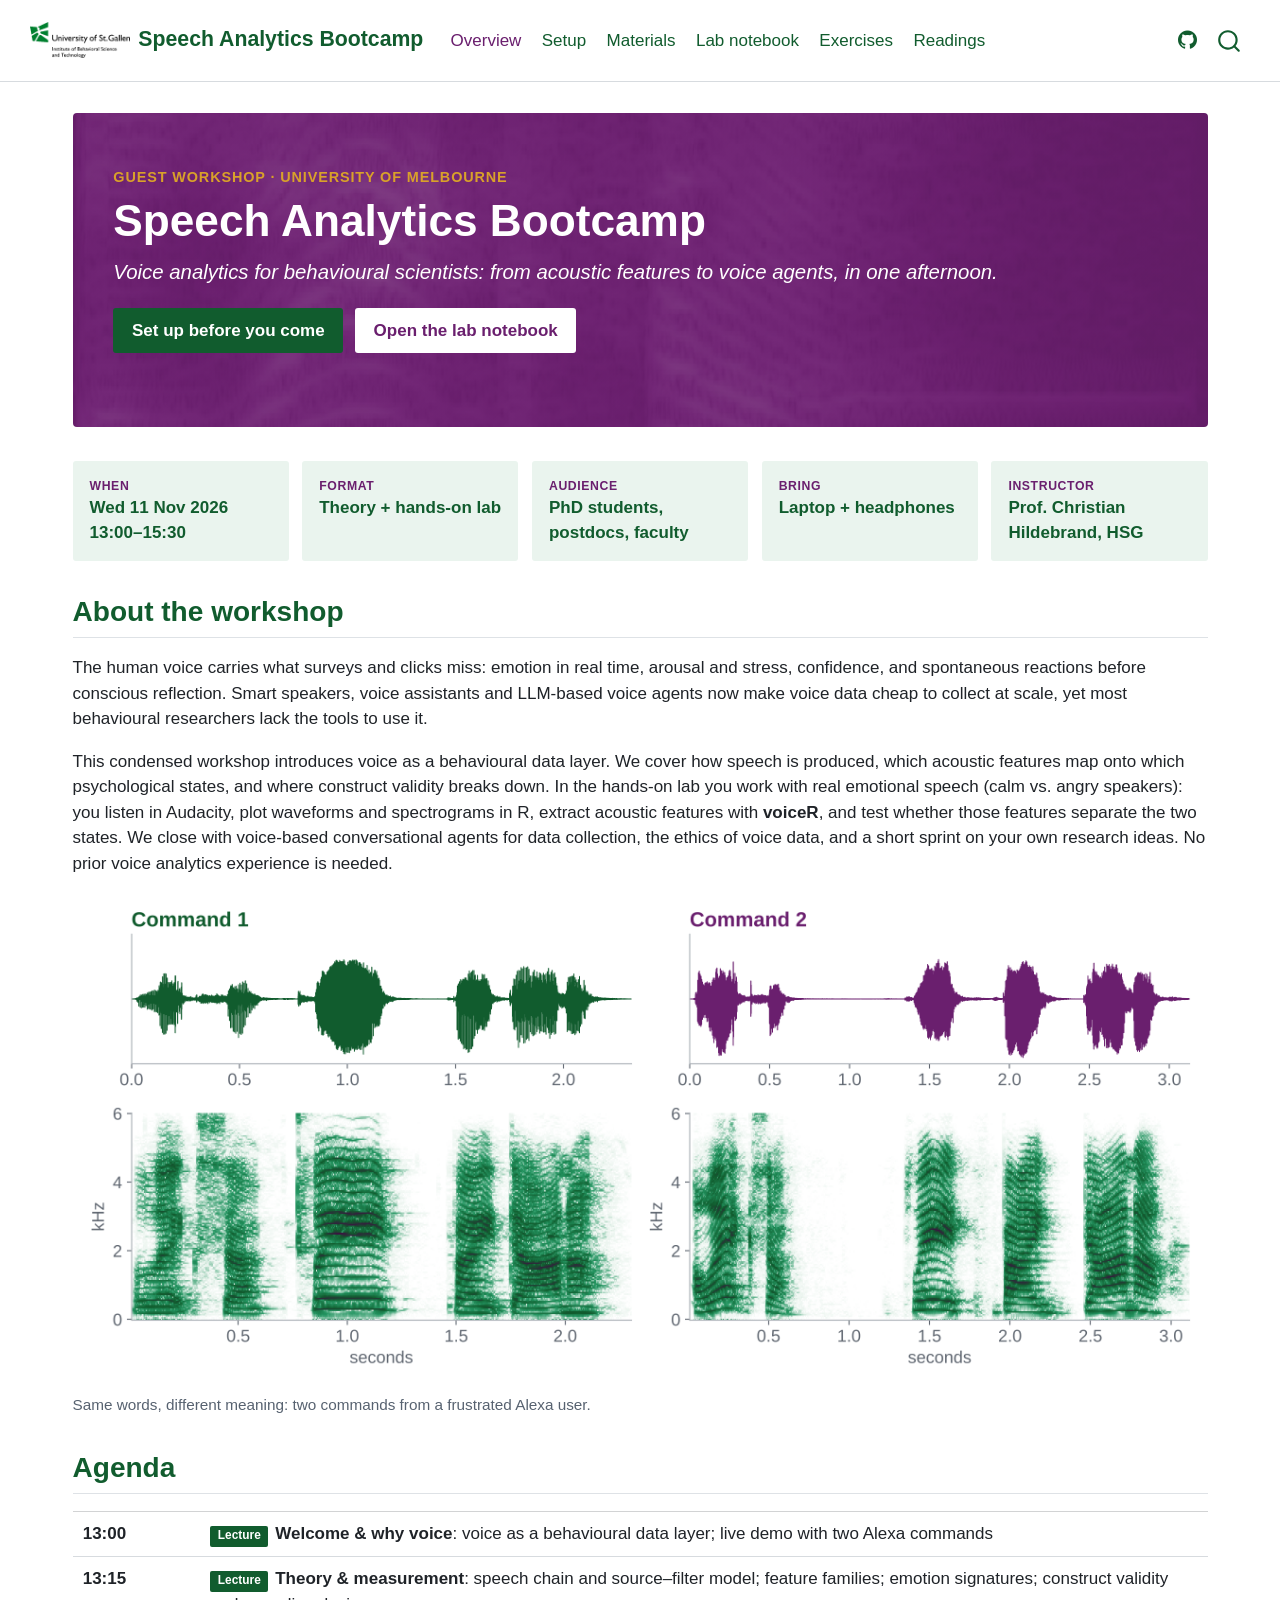
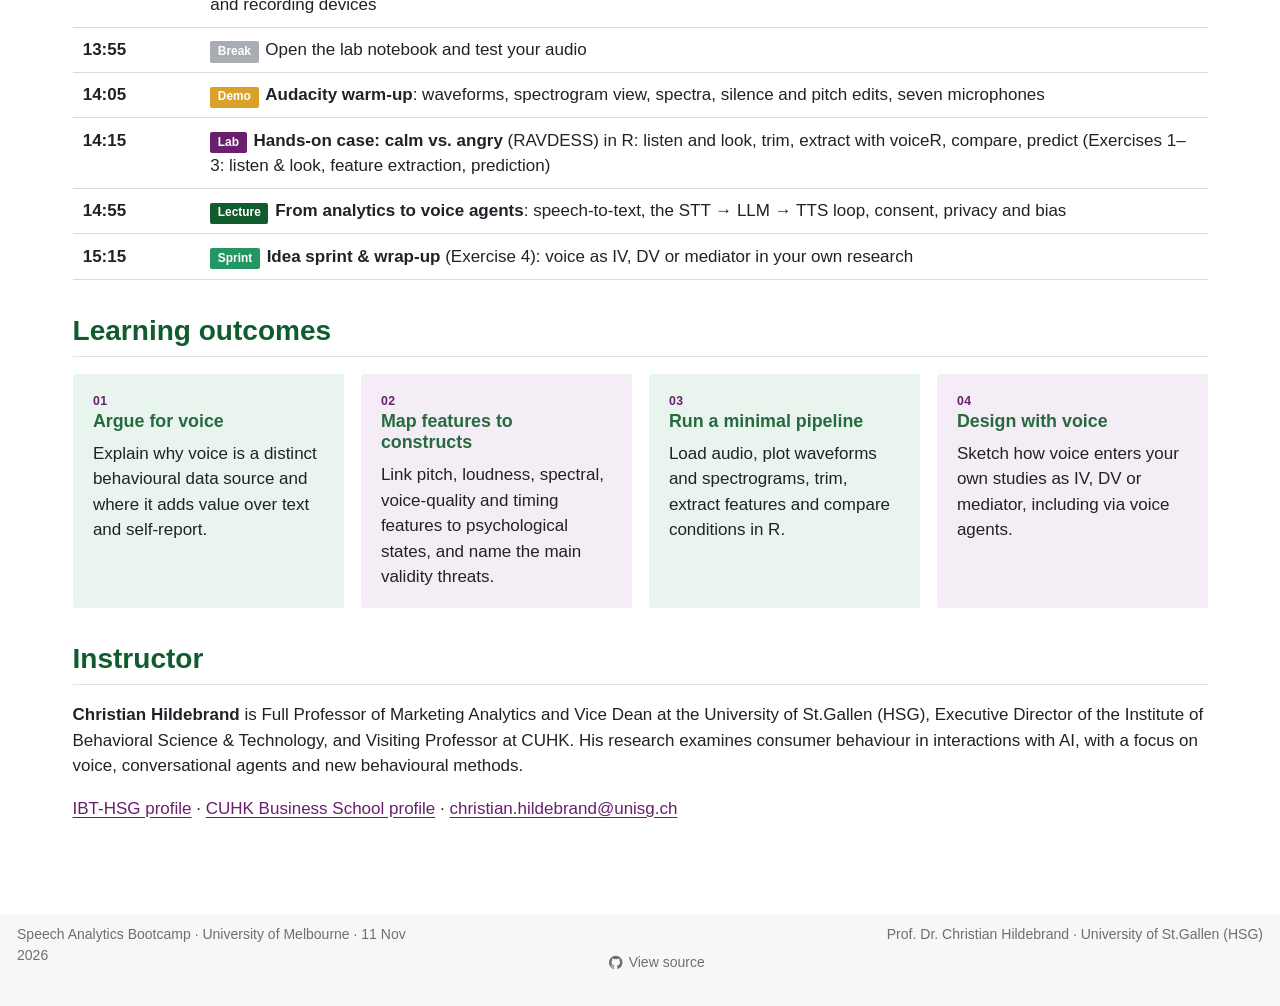
==== commit 9cd9507f: "Add files via upload" ====
--- a/docs/index.html
+++ b/docs/index.html
@@ -230,8 +230,8 @@
 </section>
 <section id="instructor" class="level2">
 <h2 class="anchored" data-anchor-id="instructor">Instructor</h2>
-<p><strong>Christian Hildebrand</strong> is Full Professor of Marketing Analytics and Vice Dean at the University of St.Gallen (HSG), Executive Director of the Institute of Behavioral Science &amp; Technology, and Visiting Professor at CUHK. His research examines consumer behaviour in interactions with AI, with a focus on voice, conversational agents and new behavioural methods. Contact: <a href="mailto:christian.hildebrand@unisg.ch">christian.hildebrand@unisg.ch</a></p>
-<p><em>This is the one-afternoon version of the 5-day GSERM course “Voice Analytics for Behavioral Scientists”.</em></p>
+<p><strong>Christian Hildebrand</strong> is Full Professor of Marketing Analytics and Vice Dean at the University of St.Gallen (HSG), Executive Director of the Institute of Behavioral Science &amp; Technology, and Visiting Professor at CUHK. His research examines consumer behaviour in interactions with AI, with a focus on voice, conversational agents and new behavioural methods.</p>
+<p><a href="https://ibt.unisg.ch/about-us/team/christian-hildebrand/">IBT-HSG profile</a> · <a href="https://www.bschool.cuhk.edu.hk/staff/hildebrand-christian/">CUHK Business School profile</a> · <a href="mailto:christian.hildebrand@unisg.ch">christian.hildebrand@unisg.ch</a></p>
 
 
 </section>
